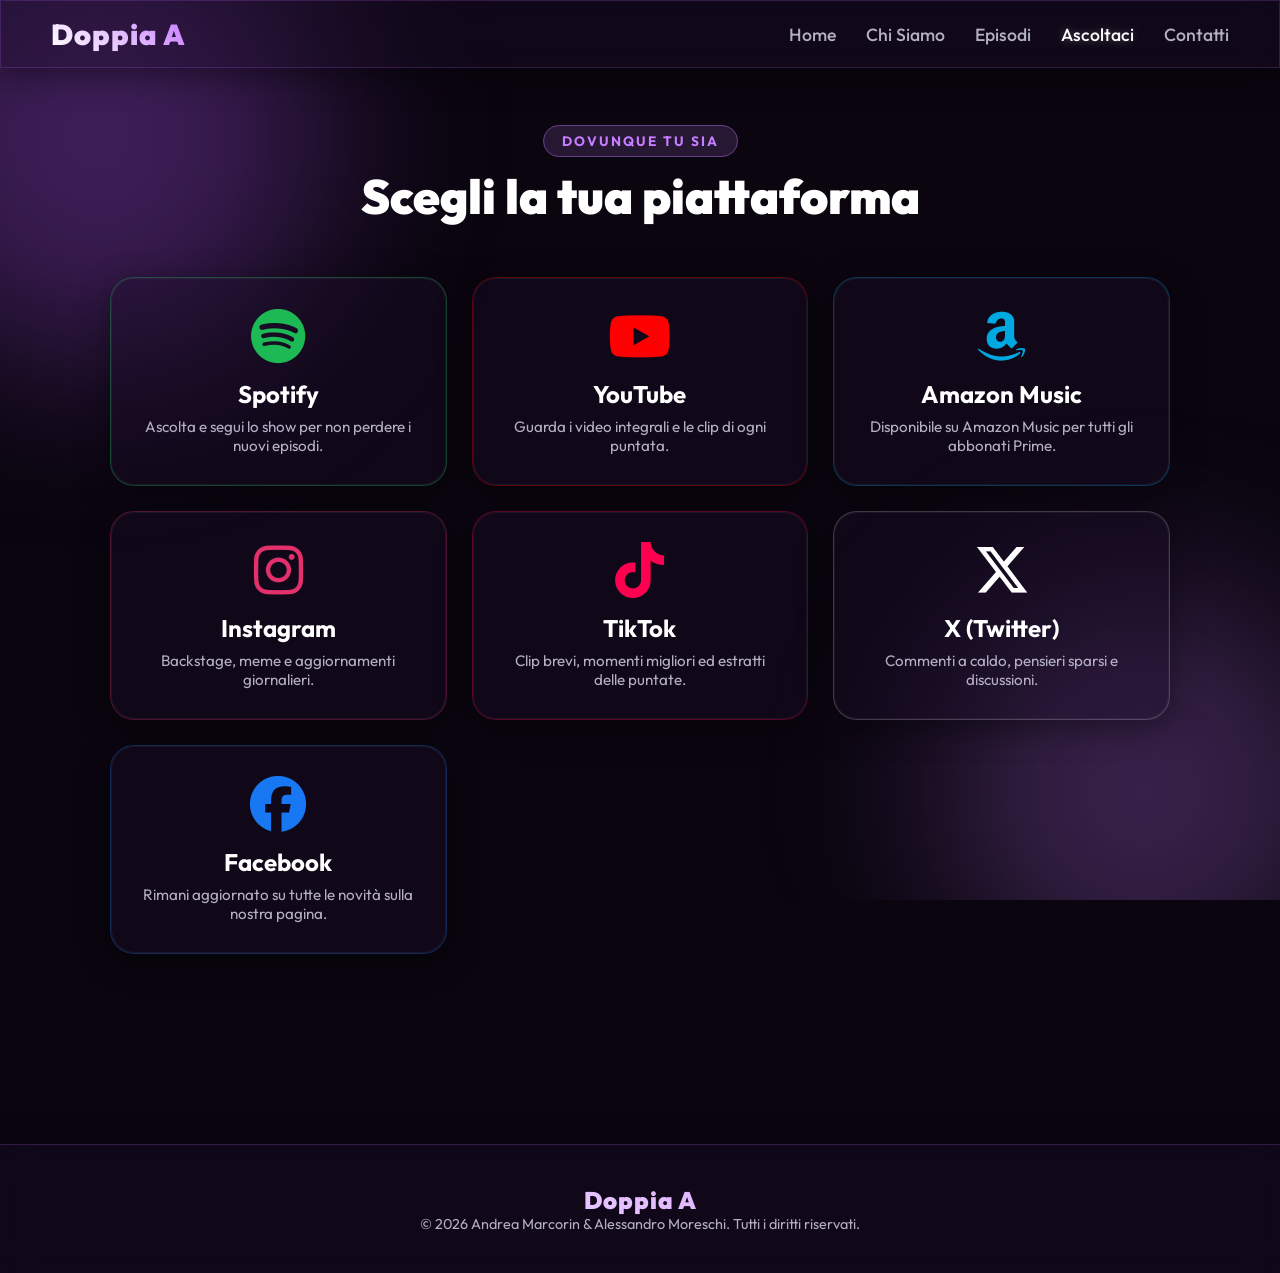
==== ascoltaci.html @ dbbbb2ca "Primo rilascio sito Doppia A con TikTok" ====
<!DOCTYPE html>
<html lang="it">
<head>
    <meta charset="UTF-8">
    <meta name="viewport" content="width=device-width, initial-scale=1.0">
    <title>Doppia A | Ascoltaci</title>
    <link href="https://fonts.googleapis.com/css2?family=Outfit:wght@300;400;600;900&display=swap" rel="stylesheet">
    <link href="https://cdnjs.cloudflare.com/ajax/libs/font-awesome/6.5.1/css/all.min.css" rel="stylesheet">
    <link rel="stylesheet" href="style.css">
</head>
<body>
    <div class="bg-orbs">
        <div class="orb orb-1"></div>
        <div class="orb orb-2"></div>
    </div>

    <nav class="glass-nav">
        <div class="logo">Doppia A</div>
        <div class="nav-links">
            <a href="index.html">Home</a>
            <a href="chi-siamo.html">Chi Siamo</a>
            <a href="episodi.html">Episodi</a>
            <a href="ascoltaci.html" class="active">Ascoltaci</a>
            <a href="contattaci.html">Contatti</a>
        </div>
    </nav>

    <section class="page-section fade-in" style="max-width: 1100px; margin: 0 auto; padding-top: 130px;">
        <div style="text-align: center; margin-bottom: 50px;">
            <span style="background: rgba(199, 125, 255, 0.15); color: var(--accent-2); border: 1px solid rgba(199, 125, 255, 0.4); padding: 6px 18px; border-radius: 20px; font-size: 0.85rem; font-weight: 700; text-transform: uppercase; letter-spacing: 2px;">Dovunque tu sia</span>
            <h2 class="section-title" style="margin-top: 15px; font-size: 3rem;">Scegli la tua piattaforma</h2>
        </div>

        <div style="display: grid; grid-template-columns: repeat(auto-fit, minmax(280px, 1fr)); gap: 25px; margin-bottom: 50px;">
            
            <!-- Spotify -->
            <a href="https://open.spotify.com/show/7FUZ7BliWIKySby7tuv9NP" target="_blank" style="text-decoration: none; color: inherit;">
                <div class="glass-card fade-in" style="padding: 30px; text-align: center; transition: all 0.3s ease; border: 1px solid rgba(30, 215, 96, 0.3); position: relative; overflow: hidden;" onmouseover="this.style.transform='translateY(-8px)'; this.style.boxShadow='0 10px 30px rgba(30, 215, 96, 0.3)';" onmouseout="this.style.transform='translateY(0)'; this.style.boxShadow='none';">
                    <i class="fa-brands fa-spotify" style="font-size: 3.5rem; color: #1DB954; margin-bottom: 15px;"></i>
                    <h3 style="font-size: 1.5rem; font-weight: 700; margin-bottom: 8px;">Spotify</h3>
                    <p style="color: var(--text-muted); font-size: 0.95rem;">Ascolta e segui lo show per non perdere i nuovi episodi.</p>
                </div>
            </a>

            <!-- YouTube -->
            <a href="https://www.youtube.com/@DoppiaA.podcast" target="_blank" style="text-decoration: none; color: inherit;">
                <div class="glass-card fade-in" style="padding: 30px; text-align: center; transition: all 0.3s ease; border: 1px solid rgba(255, 0, 0, 0.3); position: relative; overflow: hidden;" onmouseover="this.style.transform='translateY(-8px)'; this.style.boxShadow='0 10px 30px rgba(255, 0, 0, 0.3)';" onmouseout="this.style.transform='translateY(0)'; this.style.boxShadow='none';">
                    <i class="fa-brands fa-youtube" style="font-size: 3.5rem; color: #FF0000; margin-bottom: 15px;"></i>
                    <h3 style="font-size: 1.5rem; font-weight: 700; margin-bottom: 8px;">YouTube</h3>
                    <p style="color: var(--text-muted); font-size: 0.95rem;">Guarda i video integrali e le clip di ogni puntata.</p>
                </div>
            </a>

            <!-- Amazon Music -->
            <a href="https://music.amazon.it/podcasts/3f711253-e345-4ffa-8d18-6a3cd0746744/doppia-a" target="_blank" style="text-decoration: none; color: inherit;">
                <div class="glass-card fade-in" style="padding: 30px; text-align: center; transition: all 0.3s ease; border: 1px solid rgba(0, 168, 225, 0.3); position: relative; overflow: hidden;" onmouseover="this.style.transform='translateY(-8px)'; this.style.boxShadow='0 10px 30px rgba(0, 168, 225, 0.3)';" onmouseout="this.style.transform='translateY(0)'; this.style.boxShadow='none';">
                    <i class="fa-brands fa-amazon" style="font-size: 3.5rem; color: #00A8E1; margin-bottom: 15px;"></i>
                    <h3 style="font-size: 1.5rem; font-weight: 700; margin-bottom: 8px;">Amazon Music</h3>
                    <p style="color: var(--text-muted); font-size: 0.95rem;">Disponibile su Amazon Music per tutti gli abbonati Prime.</p>
                </div>
            </a>

            <!-- Instagram -->
            <a href="https://www.instagram.com/doppiaa_podcast/" target="_blank" style="text-decoration: none; color: inherit;">
                <div class="glass-card fade-in" style="padding: 30px; text-align: center; transition: all 0.3s ease; border: 1px solid rgba(225, 48, 108, 0.3); position: relative; overflow: hidden;" onmouseover="this.style.transform='translateY(-8px)'; this.style.boxShadow='0 10px 30px rgba(225, 48, 108, 0.3)';" onmouseout="this.style.transform='translateY(0)'; this.style.boxShadow='none';">
                    <i class="fa-brands fa-instagram" style="font-size: 3.5rem; color: #E1306C; margin-bottom: 15px;"></i>
                    <h3 style="font-size: 1.5rem; font-weight: 700; margin-bottom: 8px;">Instagram</h3>
                    <p style="color: var(--text-muted); font-size: 0.95rem;">Backstage, meme e aggiornamenti giornalieri.</p>
                </div>
            </a>
			
			<!-- TikTok -->
<a href="https://www.tiktok.com/@doppiaa.podcast" target="_blank" style="text-decoration: none; color: inherit;">
    <div class="glass-card fade-in" style="padding: 30px; text-align: center; transition: all 0.3s ease; border: 1px solid rgba(255, 0, 80, 0.3); position: relative; overflow: hidden;" onmouseover="this.style.transform='translateY(-8px)'; this.style.boxShadow='0 10px 30px rgba(255, 0, 80, 0.35)';" onmouseout="this.style.transform='translateY(0)'; this.style.boxShadow='none';">
        <i class="fa-brands fa-tiktok" style="font-size: 3.5rem; color: #ff0050; margin-bottom: 15px;"></i>
        <h3 style="font-size: 1.5rem; font-weight: 700; margin-bottom: 8px;">TikTok</h3>
        <p style="color: var(--text-muted); font-size: 0.95rem;">Clip brevi, momenti migliori ed estratti delle puntate.</p>
    </div>
</a>

            <!-- X / Twitter -->
            <a href="https://x.com/doppiaa_podcast" target="_blank" style="text-decoration: none; color: inherit;">
                <div class="glass-card fade-in" style="padding: 30px; text-align: center; transition: all 0.3s ease; border: 1px solid rgba(255, 255, 255, 0.2); position: relative; overflow: hidden;" onmouseover="this.style.transform='translateY(-8px)'; this.style.boxShadow='0 10px 30px rgba(255, 255, 255, 0.2)';" onmouseout="this.style.transform='translateY(0)'; this.style.boxShadow='none';">
                    <i class="fa-brands fa-x-twitter" style="font-size: 3.5rem; color: #FFFFFF; margin-bottom: 15px;"></i>
                    <h3 style="font-size: 1.5rem; font-weight: 700; margin-bottom: 8px;">X (Twitter)</h3>
                    <p style="color: var(--text-muted); font-size: 0.95rem;">Commenti a caldo, pensieri sparsi e discussioni.</p>
                </div>
            </a>

            <!-- Facebook -->
            <a href="https://www.facebook.com/profile.php?id=61596196777339" target="_blank" style="text-decoration: none; color: inherit;">
                <div class="glass-card fade-in" style="padding: 30px; text-align: center; transition: all 0.3s ease; border: 1px solid rgba(24, 119, 242, 0.3); position: relative; overflow: hidden;" onmouseover="this.style.transform='translateY(-8px)'; this.style.boxShadow='0 10px 30px rgba(24, 119, 242, 0.3)';" onmouseout="this.style.transform='translateY(0)'; this.style.boxShadow='none';">
                    <i class="fa-brands fa-facebook" style="font-size: 3.5rem; color: #1877F2; margin-bottom: 15px;"></i>
                    <h3 style="font-size: 1.5rem; font-weight: 700; margin-bottom: 8px;">Facebook</h3>
                    <p style="color: var(--text-muted); font-size: 0.95rem;">Rimani aggiornato su tutte le novità sulla nostra pagina.</p>
                </div>
            </a>

        </div>
    </section>

    <footer class="glass-footer">
        <h3 class="logo" style="font-size: 1.5rem;">Doppia A</h3>
        <p style="color: var(--text-muted); font-size: 0.9rem;">&copy; 2026 Andrea Marcorin & Alessandro Moreschi. Tutti i diritti riservati.</p>
    </footer>
</body>
</html>
---- style.css ----
:root {
    --bg-color: #0a050f;
    --text-main: #ffffff;
    --text-muted: #b3b0c4;
    --accent-1: #9d4edd;
    --accent-2: #c77dff;
    /* Variabili Vetro Estremo */
    --glass-bg: rgba(30, 15, 45, 0.35);
    --glass-border: rgba(157, 78, 221, 0.25);
    --glass-highlight: rgba(255, 255, 255, 0.05);
}

* {
    margin: 0;
    padding: 0;
    box-sizing: border-box;
    font-family: 'Outfit', sans-serif;
}

body {
    background-color: var(--bg-color);
    color: var(--text-main);
    min-height: 100vh;
    display: flex;
    flex-direction: column;
    overflow-x: hidden;
}

/* --- SFONDO ANIMATO (Fa risaltare il vetro) --- */
.bg-orbs {
    position: fixed;
    top: 0; left: 0; width: 100vw; height: 100vh;
    z-index: -1;
    overflow: hidden;
}
.orb {
    position: absolute;
    border-radius: 50%;
    filter: blur(90px);
    animation: float 12s infinite alternate ease-in-out;
}
.orb-1 {
    width: 450px; height: 450px;
    background: rgba(157, 78, 221, 0.35);
    top: -10%; left: -10%;
}
.orb-2 {
    width: 400px; height: 400px;
    background: rgba(199, 125, 255, 0.25);
    bottom: -10%; right: -5%;
    animation-delay: -6s;
}
@keyframes float {
    0% { transform: translate(0, 0) scale(1); }
    100% { transform: translate(80px, 80px) scale(1.1); }
}

/* Scrollbar Personalizzata */
::-webkit-scrollbar { width: 8px; }
::-webkit-scrollbar-track { background: var(--bg-color); }
::-webkit-scrollbar-thumb { background: var(--accent-1); border-radius: 10px; }
::-webkit-scrollbar-thumb:hover { background: var(--accent-2); }

/* --- EFFETTO VETRO CONDIVISO --- */
.glass-nav, .glass-container, .glass-card, .glass-footer {
    background: var(--glass-bg);
    backdrop-filter: blur(16px);
    -webkit-backdrop-filter: blur(16px);
    border: 1px solid var(--glass-border);
    box-shadow: 0 8px 32px 0 rgba(0, 0, 0, 0.4);
    position: relative;
    overflow: hidden;
}
/* Riflesso interno del vetro */
.glass-container::before, .glass-card::before {
    content: "";
    position: absolute;
    top: 0; left: 0; right: 0; bottom: 0;
    border: 1px solid var(--glass-highlight);
    border-radius: inherit;
    pointer-events: none;
}

/* Navigazione */
.glass-nav {
    position: fixed;
    top: 0; width: 100%;
    padding: 15px 50px;
    display: flex;
    justify-content: space-between;
    align-items: center;
    z-index: 1000;
    border-bottom: 1px solid var(--glass-border);
    border-radius: 0;
}

.logo {
    font-size: 1.8rem;
    font-weight: 900;
    background: linear-gradient(45deg, #fff, var(--accent-2));
    -webkit-background-clip: text;
    -webkit-text-fill-color: transparent;
    letter-spacing: 1px;
}

.nav-links { display: flex; gap: 30px; }
.nav-links a {
    color: var(--text-muted);
    text-decoration: none;
    font-weight: 500;
    font-size: 1.1rem;
    transition: 0.3s;
}
.nav-links a:hover, .nav-links a.active { color: var(--text-main); text-shadow: 0 0 10px rgba(255,255,255,0.3); }

/* Layout Base */
.page-section {
    padding: 140px 20px 60px;
    max-width: 1100px;
    margin: 0 auto;
    flex: 1;
    width: 100%;
}

.section-title {
    text-align: center;
    font-size: 2.8rem;
    margin-bottom: 50px;
    font-weight: 900;
}

.glass-container {
    border-radius: 30px;
    padding: 50px;
}
.glass-card {
    border-radius: 24px;
    padding: 40px;
    transition: transform 0.4s cubic-bezier(0.175, 0.885, 0.32, 1.275);
}
.glass-card:hover { transform: translateY(-10px); border-color: var(--accent-2); }

/* Bottoni */
.action-buttons { display: flex; gap: 20px; justify-content: center; margin-top: 40px; flex-wrap: wrap; }
.btn-neon {
    padding: 16px 40px;
    background: linear-gradient(45deg, var(--accent-1), var(--accent-2));
    color: white;
    text-decoration: none;
    border-radius: 50px;
    font-weight: 700;
    border: none;
    cursor: pointer;
    transition: 0.3s;
    font-size: 1.1rem;
    box-shadow: 0 4px 15px rgba(157, 78, 221, 0.3);
}
.btn-neon:hover {
    box-shadow: 0 0 25px rgba(199, 125, 255, 0.6);
    transform: scale(1.05);
}
.btn-outline {
    padding: 16px 40px;
    background: rgba(255,255,255,0.05);
    color: var(--text-main);
    text-decoration: none;
    border-radius: 50px;
    font-weight: 700;
    border: 2px solid var(--accent-2);
    transition: 0.3s;
    backdrop-filter: blur(5px);
}
.btn-outline:hover { background: rgba(199, 125, 255, 0.15); transform: scale(1.05); }

/* Griglie */
.about-grid { display: grid; grid-template-columns: repeat(auto-fit, minmax(320px, 1fr)); gap: 40px; }
.contact-layout { display: grid; grid-template-columns: 1fr 1.2fr; gap: 50px; align-items: start; }

/* Modulo */
.glass-form { display: flex; flex-direction: column; gap: 25px; }
.input-group input, .input-group select, .input-group textarea {
    width: 100%;
    padding: 18px 20px;
    background: rgba(0, 0, 0, 0.2);
    border: 1px solid rgba(255, 255, 255, 0.1);
    border-radius: 15px;
    color: var(--text-main);
    font-size: 1.05rem;
    transition: 0.3s;
}
.input-group input:focus, .input-group select:focus, .input-group textarea:focus {
    outline: none;
    border-color: var(--accent-2);
    background: rgba(0, 0, 0, 0.4);
    box-shadow: 0 0 15px rgba(157, 78, 221, 0.2);
}
.input-group select option { background: var(--bg-color); color: var(--text-main); }
.w-100 { width: 100%; display: block; }

/* Footer */
.glass-footer {
    padding: 40px 20px;
    text-align: center;
    margin-top: 80px;
    border-radius: 0;
    border-bottom: none;
    border-left: none;
    border-right: none;
}
.social-links { display: flex; justify-content: center; gap: 25px; margin: 20px 0; font-size: 1.8rem; }
.social-links a { color: var(--text-muted); transition: 0.3s; }
.social-links a:hover { color: var(--text-main); transform: translateY(-5px) scale(1.1); text-shadow: 0 0 10px rgba(255,255,255,0.5); }

/* Utility e Animazioni */
.text-center { text-align: center; }
.mt-5 { margin-top: 60px; }
.fade-in { animation: fadeIn 0.8s ease-out forwards; opacity: 0; transform: translateY(30px); }
.delay-1 { animation-delay: 0.2s; }
@keyframes fadeIn { to { opacity: 1; transform: translateY(0); } }

/* Mobile */
@media (max-width: 768px) {
    .nav-links { display: none; }
    .contact-layout { grid-template-columns: 1fr; }
    .glass-container { padding: 30px 20px; }
}

/* Spazio corretto sotto la barra di navigazione */
.page-section {
    padding-top: 130px !important;
    padding-bottom: 60px;
}

/* Interlinea e margine per i titoli principali */
.section-title {
    margin-top: 10px;
    margin-bottom: 35px;
    line-height: 1.3; /* Impedisce al testo di venire tagliato in alto */
}
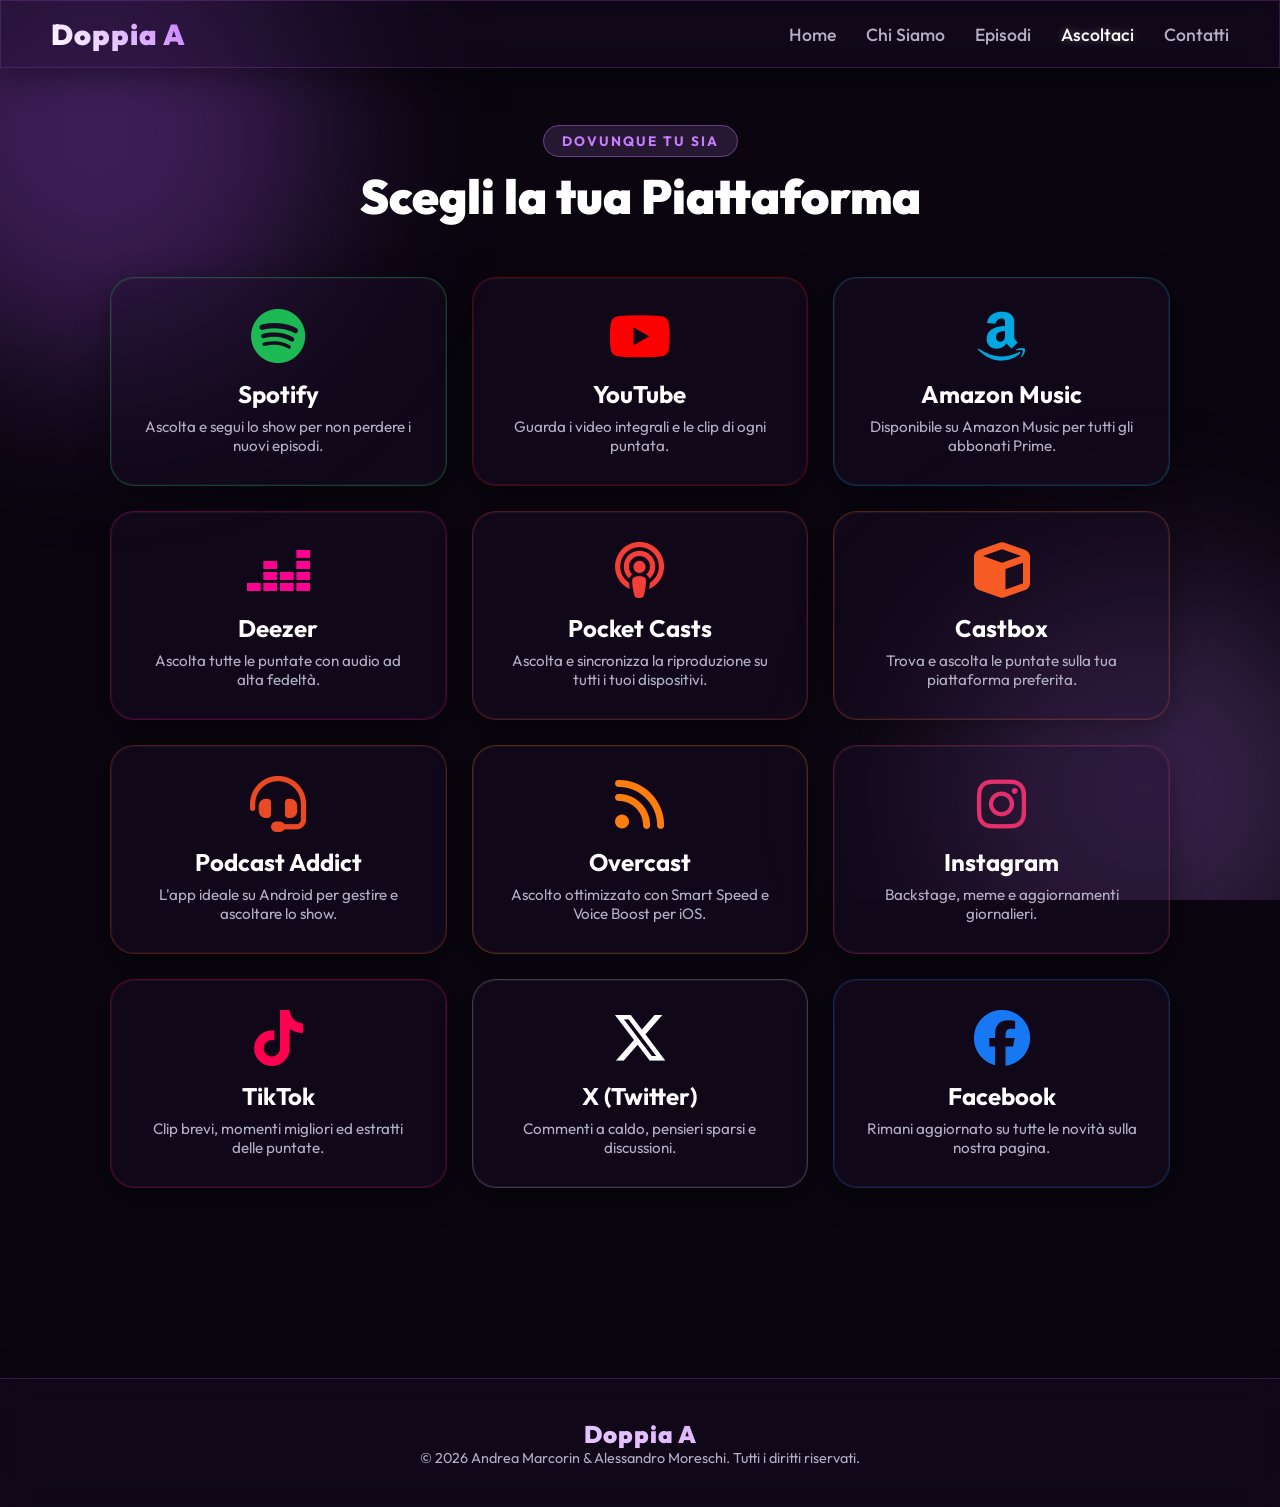
==== commit e21c9165: "Aggiunte nuove piattaforme podcast su ascoltaci" ====
--- a/ascoltaci.html
+++ b/ascoltaci.html
@@ -27,8 +27,8 @@
 
     <section class="page-section fade-in" style="max-width: 1100px; margin: 0 auto; padding-top: 130px;">
         <div style="text-align: center; margin-bottom: 50px;">
-            <span style="background: rgba(199, 125, 255, 0.15); color: var(--accent-2); border: 1px solid rgba(199, 125, 255, 0.4); padding: 6px 18px; border-radius: 20px; font-size: 0.85rem; font-weight: 700; text-transform: uppercase; letter-spacing: 2px;">Dovunque tu sia</span>
-            <h2 class="section-title" style="margin-top: 15px; font-size: 3rem;">Scegli la tua piattaforma</h2>
+            <span style="background: rgba(199, 125, 255, 0.15); color: var(--accent-2); border: 1px solid rgba(199, 125, 255, 0.4); padding: 6px 18px; border-radius: 20px; font-size: 0.85rem; font-weight: 700; text-transform: uppercase; letter-spacing: 2px;">Dovunque Tu Sia</span>
+            <h2 class="section-title" style="margin-top: 15px; font-size: 3rem;">Scegli la tua Piattaforma</h2>
         </div>
 
         <div style="display: grid; grid-template-columns: repeat(auto-fit, minmax(280px, 1fr)); gap: 25px; margin-bottom: 50px;">
@@ -60,23 +60,68 @@
                 </div>
             </a>
 
+            <!-- Deezer -->
+            <a href="https://www.deezer.com/it/show/1003738451" target="_blank" style="text-decoration: none; color: inherit;">
+                <div class="glass-card fade-in" style="padding: 30px; text-align: center; transition: all 0.3s ease; border: 1px solid rgba(255, 0, 146, 0.3); position: relative; overflow: hidden;" onmouseover="this.style.transform='translateY(-8px)'; this.style.boxShadow='0 10px 30px rgba(255, 0, 146, 0.35)';" onmouseout="this.style.transform='translateY(0)'; this.style.boxShadow='none';">
+                    <i class="fa-brands fa-deezer" style="font-size: 3.5rem; color: #FF0092; margin-bottom: 15px;"></i>
+                    <h3 style="font-size: 1.5rem; font-weight: 700; margin-bottom: 8px;">Deezer</h3>
+                    <p style="color: var(--text-muted); font-size: 0.95rem;">Ascolta tutte le puntate con audio ad alta fedeltà.</p>
+                </div>
+            </a>
+
+            <!-- Pocket Casts -->
+            <a href="https://pca.st/ycx8to6n" target="_blank" style="text-decoration: none; color: inherit;">
+                <div class="glass-card fade-in" style="padding: 30px; text-align: center; transition: all 0.3s ease; border: 1px solid rgba(244, 62, 55, 0.3); position: relative; overflow: hidden;" onmouseover="this.style.transform='translateY(-8px)'; this.style.boxShadow='0 10px 30px rgba(244, 62, 55, 0.35)';" onmouseout="this.style.transform='translateY(0)'; this.style.boxShadow='none';">
+                    <i class="fa-solid fa-podcast" style="font-size: 3.5rem; color: #F43E37; margin-bottom: 15px;"></i>
+                    <h3 style="font-size: 1.5rem; font-weight: 700; margin-bottom: 8px;">Pocket Casts</h3>
+                    <p style="color: var(--text-muted); font-size: 0.95rem;">Ascolta e sincronizza la riproduzione su tutti i tuoi dispositivi.</p>
+                </div>
+            </a>
+
+            <!-- Castbox -->
+            <a href="https://castbox.fm/channel/id7483813?country=it" target="_blank" style="text-decoration: none; color: inherit;">
+                <div class="glass-card fade-in" style="padding: 30px; text-align: center; transition: all 0.3s ease; border: 1px solid rgba(245, 91, 35, 0.3); position: relative; overflow: hidden;" onmouseover="this.style.transform='translateY(-8px)'; this.style.boxShadow='0 10px 30px rgba(245, 91, 35, 0.35)';" onmouseout="this.style.transform='translateY(0)'; this.style.boxShadow='none';">
+                    <i class="fa-solid fa-cube" style="font-size: 3.5rem; color: #F55B23; margin-bottom: 15px;"></i>
+                    <h3 style="font-size: 1.5rem; font-weight: 700; margin-bottom: 8px;">Castbox</h3>
+                    <p style="color: var(--text-muted); font-size: 0.95rem;">Trova e ascolta le puntate sulla tua piattaforma preferita.</p>
+                </div>
+            </a>
+
+            <!-- Podcast Addict -->
+            <a href="https://podcastaddict.com/podcast/doppia-a/7360109" target="_blank" style="text-decoration: none; color: inherit;">
+                <div class="glass-card fade-in" style="padding: 30px; text-align: center; transition: all 0.3s ease; border: 1px solid rgba(235, 73, 36, 0.3); position: relative; overflow: hidden;" onmouseover="this.style.transform='translateY(-8px)'; this.style.boxShadow='0 10px 30px rgba(235, 73, 36, 0.35)';" onmouseout="this.style.transform='translateY(0)'; this.style.boxShadow='none';">
+                    <i class="fa-solid fa-headset" style="font-size: 3.5rem; color: #EB4924; margin-bottom: 15px;"></i>
+                    <h3 style="font-size: 1.5rem; font-weight: 700; margin-bottom: 8px;">Podcast Addict</h3>
+                    <p style="color: var(--text-muted); font-size: 0.95rem;">L'app ideale su Android per gestire e ascoltare lo show.</p>
+                </div>
+            </a>
+
+            <!-- Overcast -->
+            <a href="https://overcast.fm/p5962580-7ewJ0M" target="_blank" style="text-decoration: none; color: inherit;">
+                <div class="glass-card fade-in" style="padding: 30px; text-align: center; transition: all 0.3s ease; border: 1px solid rgba(252, 126, 15, 0.3); position: relative; overflow: hidden;" onmouseover="this.style.transform='translateY(-8px)'; this.style.boxShadow='0 10px 30px rgba(252, 126, 15, 0.35)';" onmouseout="this.style.transform='translateY(0)'; this.style.boxShadow='none';">
+                    <i class="fa-solid fa-rss" style="font-size: 3.5rem; color: #FC7E0F; margin-bottom: 15px;"></i>
+                    <h3 style="font-size: 1.5rem; font-weight: 700; margin-bottom: 8px;">Overcast</h3>
+                    <p style="color: var(--text-muted); font-size: 0.95rem;">Ascolto ottimizzato con Smart Speed e Voice Boost per iOS.</p>
+                </div>
+            </a>
+
             <!-- Instagram -->
-            <a href="https://www.instagram.com/doppiaa_podcast/" target="_blank" style="text-decoration: none; color: inherit;">
+            <a href="https://instagram.com/doppia.a.podcast" target="_blank" style="text-decoration: none; color: inherit;">
                 <div class="glass-card fade-in" style="padding: 30px; text-align: center; transition: all 0.3s ease; border: 1px solid rgba(225, 48, 108, 0.3); position: relative; overflow: hidden;" onmouseover="this.style.transform='translateY(-8px)'; this.style.boxShadow='0 10px 30px rgba(225, 48, 108, 0.3)';" onmouseout="this.style.transform='translateY(0)'; this.style.boxShadow='none';">
                     <i class="fa-brands fa-instagram" style="font-size: 3.5rem; color: #E1306C; margin-bottom: 15px;"></i>
                     <h3 style="font-size: 1.5rem; font-weight: 700; margin-bottom: 8px;">Instagram</h3>
                     <p style="color: var(--text-muted); font-size: 0.95rem;">Backstage, meme e aggiornamenti giornalieri.</p>
                 </div>
             </a>
-			
-			<!-- TikTok -->
-<a href="https://www.tiktok.com/@doppiaa.podcast" target="_blank" style="text-decoration: none; color: inherit;">
-    <div class="glass-card fade-in" style="padding: 30px; text-align: center; transition: all 0.3s ease; border: 1px solid rgba(255, 0, 80, 0.3); position: relative; overflow: hidden;" onmouseover="this.style.transform='translateY(-8px)'; this.style.boxShadow='0 10px 30px rgba(255, 0, 80, 0.35)';" onmouseout="this.style.transform='translateY(0)'; this.style.boxShadow='none';">
-        <i class="fa-brands fa-tiktok" style="font-size: 3.5rem; color: #ff0050; margin-bottom: 15px;"></i>
-        <h3 style="font-size: 1.5rem; font-weight: 700; margin-bottom: 8px;">TikTok</h3>
-        <p style="color: var(--text-muted); font-size: 0.95rem;">Clip brevi, momenti migliori ed estratti delle puntate.</p>
-    </div>
-</a>
+
+            <!-- TikTok -->
+            <a href="https://www.tiktok.com/@doppiaa.podcast" target="_blank" style="text-decoration: none; color: inherit;">
+                <div class="glass-card fade-in" style="padding: 30px; text-align: center; transition: all 0.3s ease; border: 1px solid rgba(255, 0, 80, 0.3); position: relative; overflow: hidden;" onmouseover="this.style.transform='translateY(-8px)'; this.style.boxShadow='0 10px 30px rgba(255, 0, 80, 0.35)';" onmouseout="this.style.transform='translateY(0)'; this.style.boxShadow='none';">
+                    <i class="fa-brands fa-tiktok" style="font-size: 3.5rem; color: #ff0050; margin-bottom: 15px;"></i>
+                    <h3 style="font-size: 1.5rem; font-weight: 700; margin-bottom: 8px;">TikTok</h3>
+                    <p style="color: var(--text-muted); font-size: 0.95rem;">Clip brevi, momenti migliori ed estratti delle puntate.</p>
+                </div>
+            </a>
 
             <!-- X / Twitter -->
             <a href="https://x.com/doppiaa_podcast" target="_blank" style="text-decoration: none; color: inherit;">
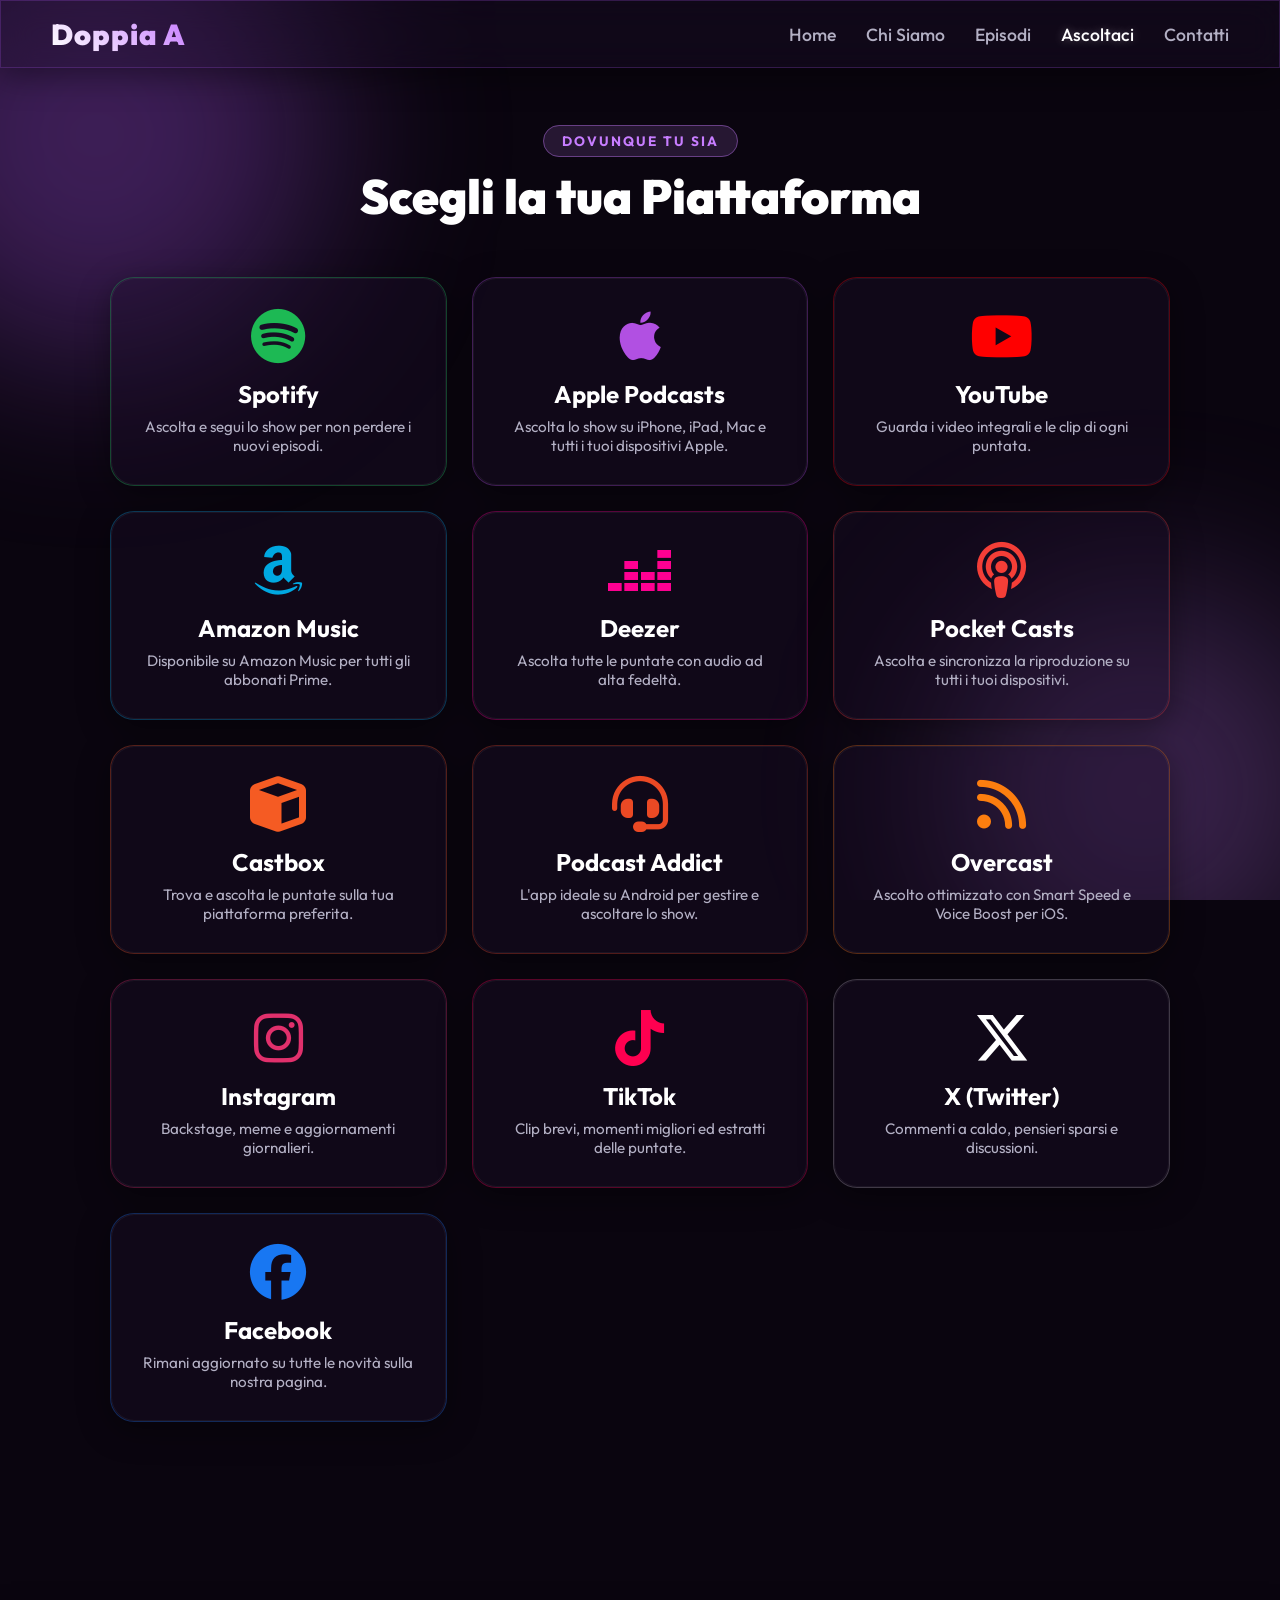
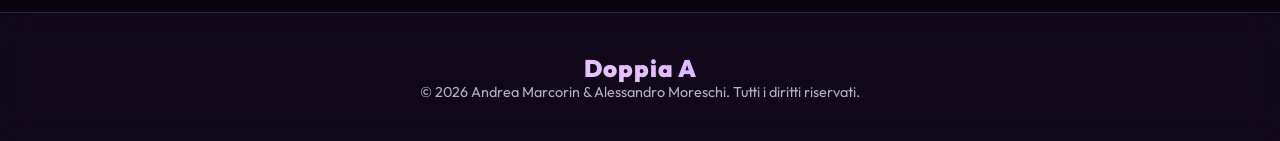
==== commit bfa1469b: "Aggiunta piattaforma Apple Podcasts su ascoltaci" ====
--- a/ascoltaci.html
+++ b/ascoltaci.html
@@ -39,6 +39,15 @@
                     <i class="fa-brands fa-spotify" style="font-size: 3.5rem; color: #1DB954; margin-bottom: 15px;"></i>
                     <h3 style="font-size: 1.5rem; font-weight: 700; margin-bottom: 8px;">Spotify</h3>
                     <p style="color: var(--text-muted); font-size: 0.95rem;">Ascolta e segui lo show per non perdere i nuovi episodi.</p>
+                </div>
+            </a>
+
+            <!-- Apple Podcasts -->
+            <a href="https://podcasts.apple.com/us/podcast/doppia-a/id6832243574" target="_blank" style="text-decoration: none; color: inherit;">
+                <div class="glass-card fade-in" style="padding: 30px; text-align: center; transition: all 0.3s ease; border: 1px solid rgba(177, 80, 226, 0.3); position: relative; overflow: hidden;" onmouseover="this.style.transform='translateY(-8px)'; this.style.boxShadow='0 10px 30px rgba(177, 80, 226, 0.35)';" onmouseout="this.style.transform='translateY(0)'; this.style.boxShadow='none';">
+                    <i class="fa-brands fa-apple" style="font-size: 3.5rem; color: #B150E2; margin-bottom: 15px;"></i>
+                    <h3 style="font-size: 1.5rem; font-weight: 700; margin-bottom: 8px;">Apple Podcasts</h3>
+                    <p style="color: var(--text-muted); font-size: 0.95rem;">Ascolta lo show su iPhone, iPad, Mac e tutti i tuoi dispositivi Apple.</p>
                 </div>
             </a>
 
